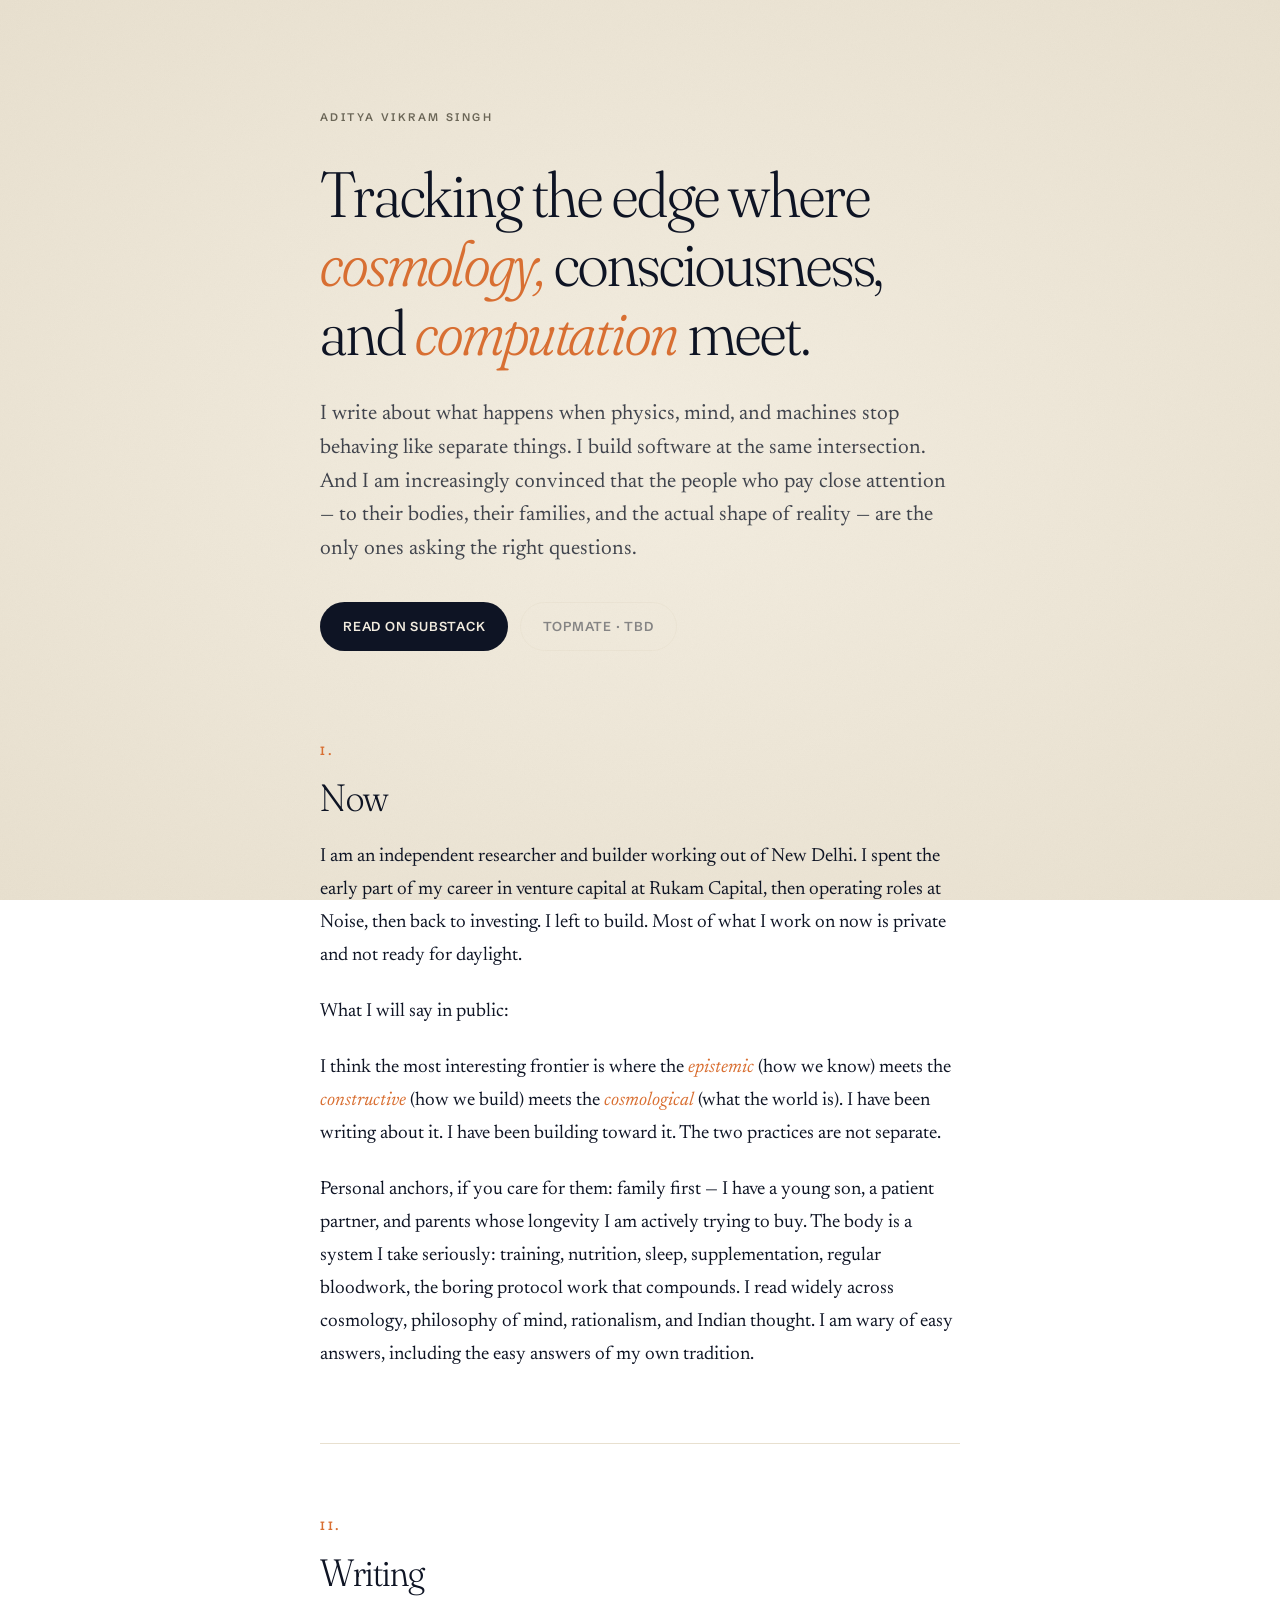
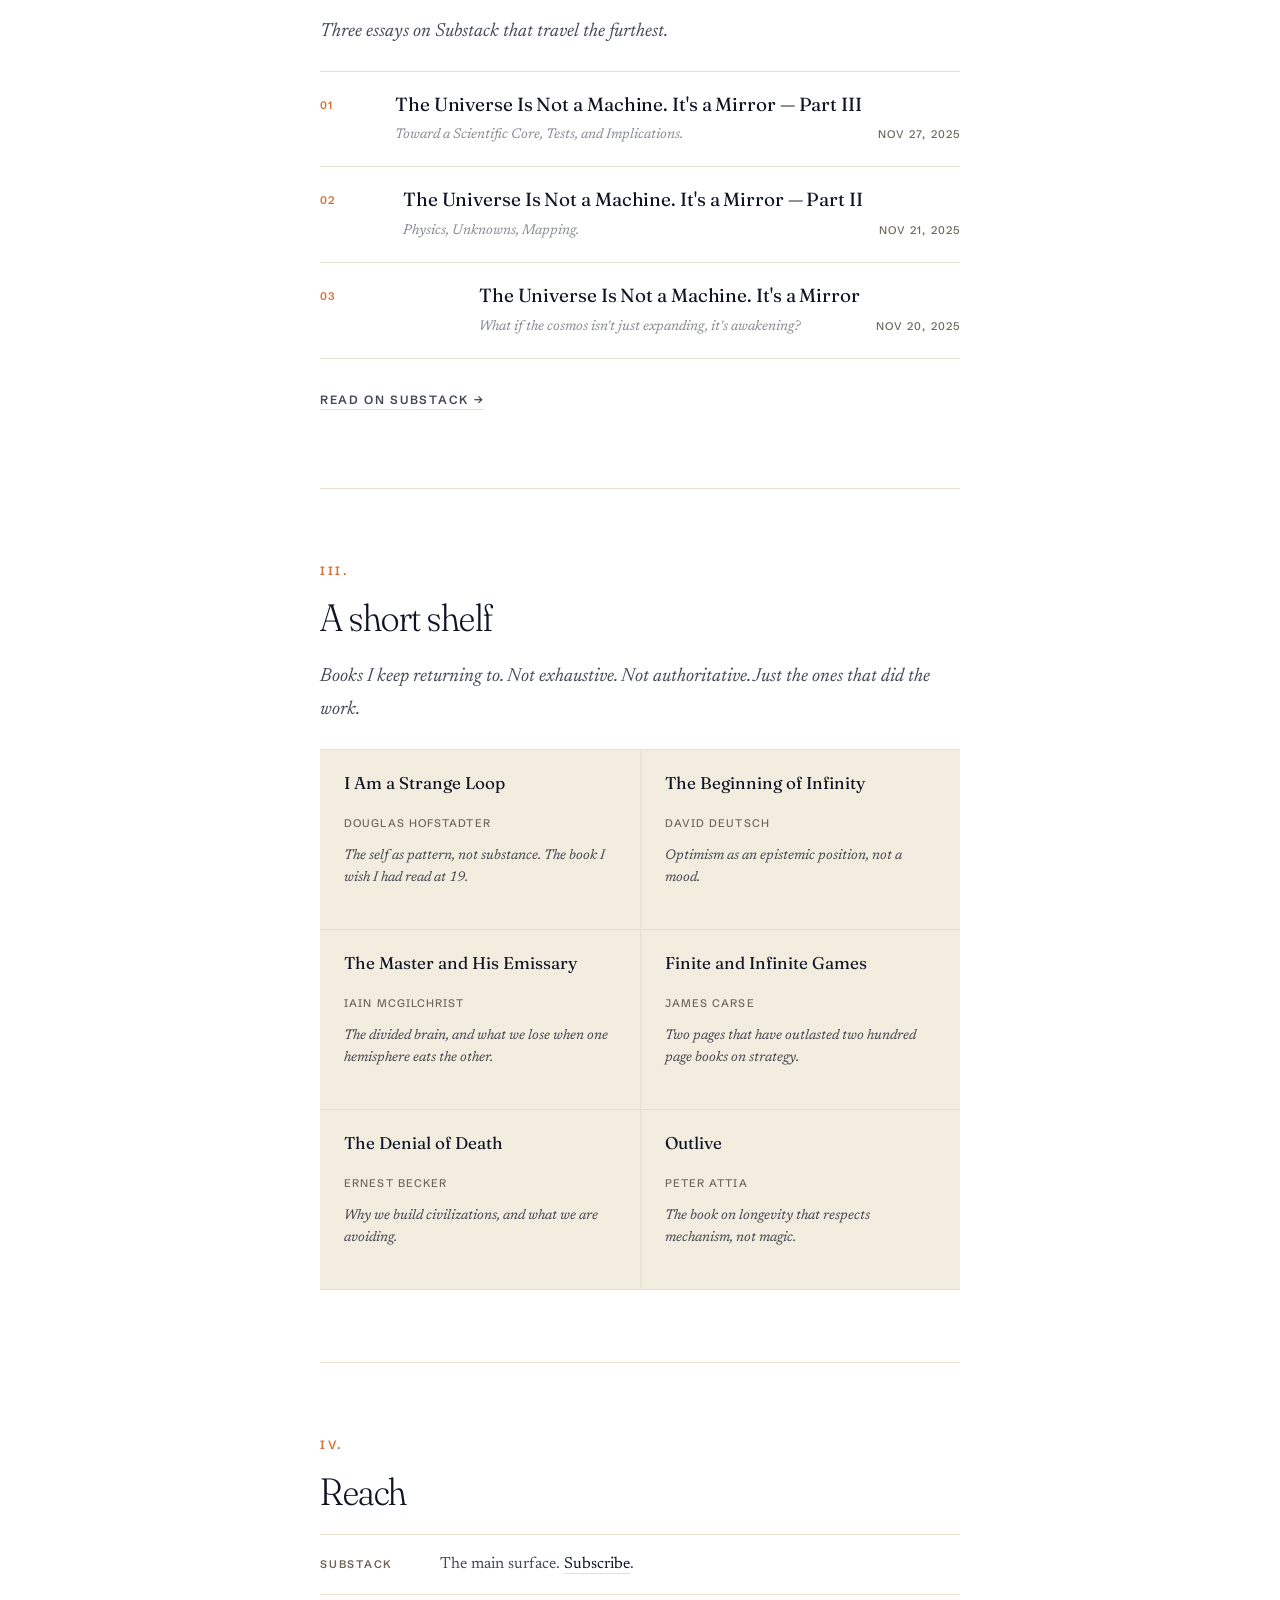
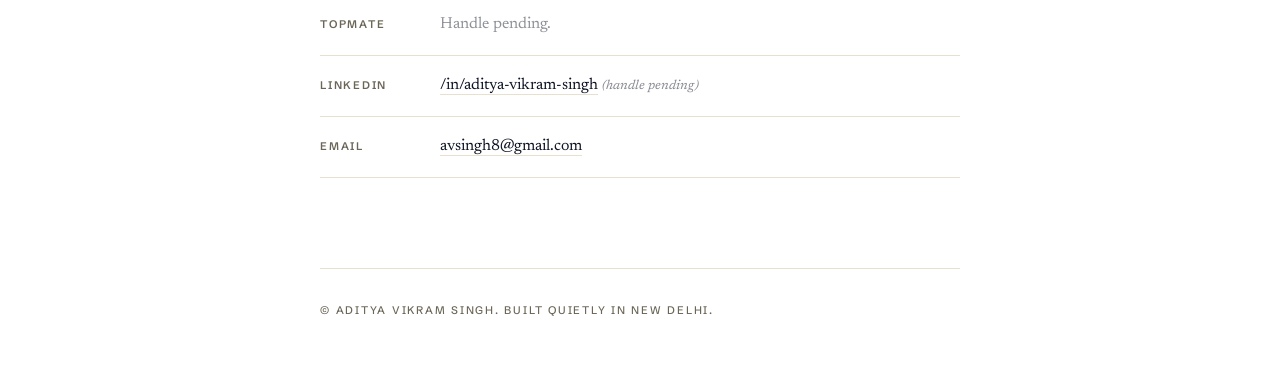
==== variant-a/index.html @ a25daad8 "initial site: comparator hub, variant-a (direct brief), variant-b (critique-then-redesign, recommend" ====
<!DOCTYPE html>
<html lang="en">
<head>
  <meta charset="UTF-8" />
  <meta name="viewport" content="width=device-width, initial-scale=1.0" />
  <title>Aditya Vikram Singh</title>
  <meta name="description" content="Independent researcher and builder. Cosmology, consciousness, computation. Writing on Substack." />
  <meta property="og:title" content="Aditya Vikram Singh" />
  <meta property="og:description" content="Independent researcher and builder. Cosmology, consciousness, computation. Writing on Substack." />
  <meta property="og:type" content="website" />
  <link rel="preconnect" href="https://fonts.googleapis.com" />
  <link rel="preconnect" href="https://fonts.gstatic.com" crossorigin />
  <link href="https://fonts.googleapis.com/css2?family=Fraunces:opsz,wght@9..144,300;9..144,400&family=Newsreader:opsz,wght@6..72,400;6..72,500&family=Schibsted+Grotesk:wght@500;600&display=swap" rel="stylesheet" />
  <link rel="stylesheet" href="styles.css" />
  <link rel="icon" href="data:image/svg+xml,%3Csvg xmlns='http://www.w3.org/2000/svg' viewBox='0 0 100 100'%3E%3Ctext y='.9em' font-size='90'%3E%E2%9C%A6%3C/text%3E%3C/svg%3E" />
</head>
<body>
  <svg class="grain" aria-hidden="true">
    <filter id="grain-filter">
      <feTurbulence type="fractalNoise" baseFrequency="0.85" numOctaves="2" stitchTiles="stitch" />
      <feColorMatrix type="saturate" values="0" />
    </filter>
    <rect width="100%" height="100%" filter="url(#grain-filter)" />
  </svg>

  <main class="page">

    <header class="hero">
      <p class="eyebrow reveal">Aditya Vikram Singh</p>
      <h1 class="display">
        <span class="reveal" style="--d:60ms">Tracking the edge where</span>
        <span class="reveal" style="--d:140ms"><em>cosmology,</em> consciousness,</span>
        <span class="reveal" style="--d:220ms">and <em>computation</em> meet.</span>
      </h1>
      <p class="subhead reveal" style="--d:340ms">
        I write about what happens when physics, mind, and machines stop behaving like separate things. I build software at the same intersection. And I am increasingly convinced that the people who pay close attention — to their bodies, their families, and the actual shape of reality — are the only ones asking the right questions.
      </p>
      <div class="cta-row reveal" style="--d:460ms">
        <a class="btn btn-primary" href="https://adityavikramsingh8.substack.com" rel="noopener">Read on Substack</a>
        <a class="btn btn-ghost" href="#reach" data-pending="true" data-name="Topmate" aria-disabled="true">Topmate · TBD</a>
      </div>
    </header>

    <section class="section reveal" id="now">
      <p class="section-num">I.</p>
      <h2 class="section-title">Now</h2>
      <p>I am an independent researcher and builder working out of New Delhi. I spent the early part of my career in venture capital at Rukam Capital, then operating roles at Noise, then back to investing. I left to build. Most of what I work on now is private and not ready for daylight.</p>
      <p>What I will say in public:</p>
      <p>I think the most interesting frontier is where the <em>epistemic</em> (how we know) meets the <em>constructive</em> (how we build) meets the <em>cosmological</em> (what the world is). I have been writing about it. I have been building toward it. The two practices are not separate.</p>
      <p>Personal anchors, if you care for them: family first — I have a young son, a patient partner, and parents whose longevity I am actively trying to buy. The body is a system I take seriously: training, nutrition, sleep, supplementation, regular bloodwork, the boring protocol work that compounds. I read widely across cosmology, philosophy of mind, rationalism, and Indian thought. I am wary of easy answers, including the easy answers of my own tradition.</p>
    </section>

    <hr class="rule" />

    <section class="section reveal" id="writing">
      <p class="section-num">II.</p>
      <h2 class="section-title">Writing</h2>
      <p class="section-lead">Three essays on Substack that travel the furthest.</p>
      <ol class="essay-list">
        <li>
          <a href="https://adityavikramsingh8.substack.com/p/the-universe-is-not-a-machine-its-7c1" rel="noopener">
            <span class="essay-title">The Universe Is Not a Machine. It's a Mirror — Part III</span>
            <span class="essay-sub">Toward a Scientific Core, Tests, and Implications.</span>
            <span class="essay-date">Nov 27, 2025</span>
          </a>
        </li>
        <li>
          <a href="https://adityavikramsingh8.substack.com/p/the-universe-is-not-a-machine-its-30c" rel="noopener">
            <span class="essay-title">The Universe Is Not a Machine. It's a Mirror — Part II</span>
            <span class="essay-sub">Physics, Unknowns, Mapping.</span>
            <span class="essay-date">Nov 21, 2025</span>
          </a>
        </li>
        <li>
          <a href="https://adityavikramsingh8.substack.com/p/the-universe-is-not-a-machine-its" rel="noopener">
            <span class="essay-title">The Universe Is Not a Machine. It's a Mirror</span>
            <span class="essay-sub">What if the cosmos isn't just expanding, it's awakening?</span>
            <span class="essay-date">Nov 20, 2025</span>
          </a>
        </li>
      </ol>
      <p class="more"><a href="https://adityavikramsingh8.substack.com" rel="noopener">Read on Substack →</a></p>
    </section>

    <hr class="rule" />

    <section class="section reveal" id="reading">
      <p class="section-num">III.</p>
      <h2 class="section-title">A short shelf</h2>
      <p class="section-lead">Books I keep returning to. Not exhaustive. Not authoritative. Just the ones that did the work.</p>
      <ul class="shelf">
        <li class="book">
          <p class="book-title">I Am a Strange Loop</p>
          <p class="book-author">Douglas Hofstadter</p>
          <p class="book-note">The self as pattern, not substance. The book I wish I had read at 19.</p>
        </li>
        <li class="book">
          <p class="book-title">The Beginning of Infinity</p>
          <p class="book-author">David Deutsch</p>
          <p class="book-note">Optimism as an epistemic position, not a mood.</p>
        </li>
        <li class="book">
          <p class="book-title">The Master and His Emissary</p>
          <p class="book-author">Iain McGilchrist</p>
          <p class="book-note">The divided brain, and what we lose when one hemisphere eats the other.</p>
        </li>
        <li class="book">
          <p class="book-title">Finite and Infinite Games</p>
          <p class="book-author">James Carse</p>
          <p class="book-note">Two pages that have outlasted two hundred page books on strategy.</p>
        </li>
        <li class="book">
          <p class="book-title">The Denial of Death</p>
          <p class="book-author">Ernest Becker</p>
          <p class="book-note">Why we build civilizations, and what we are avoiding.</p>
        </li>
        <li class="book">
          <p class="book-title">Outlive</p>
          <p class="book-author">Peter Attia</p>
          <p class="book-note">The book on longevity that respects mechanism, not magic.</p>
        </li>
      </ul>
    </section>

    <hr class="rule" />

    <section class="section reveal" id="reach">
      <p class="section-num">IV.</p>
      <h2 class="section-title">Reach</h2>
      <ul class="reach-list">
        <li>
          <span class="reach-label">Substack</span>
          <span class="reach-value">The main surface. <a href="https://adityavikramsingh8.substack.com" rel="noopener">Subscribe</a>.</span>
        </li>
        <li>
          <span class="reach-label">Topmate</span>
          <span class="reach-value" data-pending="true">Handle pending.</span>
        </li>
        <li>
          <span class="reach-label">LinkedIn</span>
          <span class="reach-value"><a href="https://linkedin.com/in/aditya-vikram-singh" rel="noopener">/in/aditya-vikram-singh</a> <span class="muted">(handle pending)</span></span>
        </li>
        <li>
          <span class="reach-label">Email</span>
          <span class="reach-value"><a href="mailto:avsingh8@gmail.com">avsingh8@gmail.com</a></span>
        </li>
      </ul>
    </section>

    <footer class="site-footer">
      <p>© Aditya Vikram Singh. Built quietly in New Delhi.</p>
    </footer>

  </main>

  <script src="app.js" defer></script>
</body>
</html>
---- variant-a/styles.css ----
/* =========================================================
   avsingh.com — Variant A
   Palette: ink + paper + ember
   Type: Fraunces (display) / Newsreader (body) / Schibsted Grotesk (UI)
   ========================================================= */

:root {
  --ink: #0e1424;
  --ink-soft: rgba(14, 20, 36, 0.78);
  --ink-faint: rgba(14, 20, 36, 0.5);
  --paper: #f3ede0;
  --paper-deep: #e8e0cf;
  --ember: #d96f32;
  --ember-deep: #b85922;
  --mute: #6b6657;
  --max: 720px;
  --gutter: clamp(20px, 5vw, 40px);
  --serif: 'Fraunces', 'Newsreader', Georgia, serif;
  --body: 'Newsreader', Georgia, serif;
  --ui: 'Schibsted Grotesk', system-ui, -apple-system, sans-serif;
  --t: cubic-bezier(0.22, 0.61, 0.21, 1);
}

*, *::before, *::after { box-sizing: border-box; }

html { -webkit-text-size-adjust: 100%; }

body {
  margin: 0;
  font-family: var(--body);
  font-size: clamp(17px, 1.7vw, 19px);
  line-height: 1.74;
  color: var(--ink);
  background:
    radial-gradient(ellipse at center, var(--paper) 0%, var(--paper-deep) 100%);
  background-attachment: fixed;
  font-feature-settings: "kern", "liga", "onum";
  text-rendering: optimizeLegibility;
  -webkit-font-smoothing: antialiased;
  -moz-osx-font-smoothing: grayscale;
}

/* Atmospheric grain */
.grain {
  position: fixed; inset: 0;
  width: 100vw; height: 100vh;
  pointer-events: none;
  z-index: 9000;
  opacity: 0.035;
  mix-blend-mode: multiply;
}

/* Layout */
.page {
  max-width: var(--max);
  margin: 0 auto;
  padding: clamp(60px, 12vh, 120px) var(--gutter) clamp(40px, 6vh, 80px);
}

/* Hero */
.hero {
  margin-bottom: clamp(60px, 10vh, 100px);
}

.eyebrow {
  font-family: var(--ui);
  font-size: 11px;
  font-weight: 600;
  letter-spacing: 0.22em;
  text-transform: uppercase;
  color: var(--mute);
  margin: 0 0 32px;
}

.display {
  font-family: var(--serif);
  font-weight: 300;
  font-size: clamp(38px, 6.4vw, 64px);
  line-height: 1.08;
  letter-spacing: -0.018em;
  margin: 0 0 32px;
  color: var(--ink);
  font-variation-settings: "opsz" 144, "SOFT" 50;
}

.display span { display: block; }

.display em {
  font-style: italic;
  color: var(--ember);
  font-variation-settings: "opsz" 144, "SOFT" 80;
}

.subhead {
  font-family: var(--body);
  font-weight: 400;
  font-size: clamp(18px, 2.1vw, 21px);
  line-height: 1.6;
  color: var(--ink-soft);
  margin: 0 0 36px;
  max-width: 36em;
}

.cta-row {
  display: flex;
  flex-wrap: wrap;
  gap: 12px;
  margin-top: 8px;
}

.btn {
  display: inline-flex;
  align-items: center;
  font-family: var(--ui);
  font-size: 13px;
  font-weight: 600;
  letter-spacing: 0.06em;
  text-transform: uppercase;
  padding: 12px 22px;
  border-radius: 999px;
  text-decoration: none;
  transition: all 0.4s var(--t);
  border: 1px solid transparent;
  cursor: pointer;
}

.btn-primary {
  background: var(--ink);
  color: var(--paper);
}
.btn-primary:hover {
  background: var(--ember);
  transform: translateY(-1px);
}

.btn-ghost {
  background: transparent;
  color: var(--ink-soft);
  border-color: var(--paper-deep);
}
.btn-ghost:hover {
  border-color: var(--ember);
  color: var(--ember);
}

/* Sections */
.section {
  margin: clamp(50px, 8vh, 80px) 0;
}

.section-num {
  font-family: var(--ui);
  font-size: 12px;
  font-weight: 600;
  letter-spacing: 0.22em;
  text-transform: uppercase;
  color: var(--ember);
  margin: 0 0 16px;
}

.section-title {
  font-family: var(--serif);
  font-weight: 300;
  font-size: clamp(28px, 3.6vw, 38px);
  line-height: 1.15;
  letter-spacing: -0.012em;
  margin: 0 0 20px;
  color: var(--ink);
  font-variation-settings: "opsz" 96, "SOFT" 60;
}

.section-lead {
  color: var(--ink-soft);
  font-style: italic;
  margin: 0 0 32px;
}

.section p {
  margin: 0 0 1.2em;
  max-width: 36em;
}

.section p em {
  font-style: italic;
  color: var(--ember);
}

.rule {
  border: 0;
  border-top: 1px solid var(--paper-deep);
  margin: clamp(40px, 6vh, 60px) 0;
}

/* Writing / essay list */
.essay-list {
  list-style: none;
  padding: 0;
  margin: 0 0 24px;
  counter-reset: essay;
}
.essay-list li {
  counter-increment: essay;
  border-top: 1px solid var(--paper-deep);
}
.essay-list li:last-child {
  border-bottom: 1px solid var(--paper-deep);
}
.essay-list a {
  display: grid;
  grid-template-columns: 1fr auto;
  gap: 4px 16px;
  padding: 20px 0;
  text-decoration: none;
  color: var(--ink);
  transition: color 0.4s var(--t);
  align-items: baseline;
}
.essay-list a::before {
  content: counter(essay, decimal-leading-zero);
  font-family: var(--ui);
  font-size: 11px;
  font-weight: 600;
  color: var(--ember);
  letter-spacing: 0.1em;
  grid-row: 1 / span 2;
  align-self: start;
  padding-top: 4px;
}
.essay-list a:hover .essay-title { color: var(--ember); }

.essay-title {
  font-family: var(--serif);
  font-size: clamp(17px, 2vw, 19px);
  font-weight: 400;
  line-height: 1.35;
  grid-column: 2;
  letter-spacing: -0.005em;
}
.essay-sub {
  font-family: var(--body);
  font-size: 14px;
  font-style: italic;
  color: var(--ink-faint);
  grid-column: 2;
  line-height: 1.5;
}
.essay-date {
  font-family: var(--ui);
  font-size: 11px;
  font-weight: 500;
  color: var(--mute);
  letter-spacing: 0.1em;
  text-transform: uppercase;
  grid-column: 3;
  white-space: nowrap;
  padding-top: 4px;
}

.more {
  margin-top: 24px;
}
.more a {
  font-family: var(--ui);
  font-size: 12px;
  font-weight: 600;
  letter-spacing: 0.14em;
  text-transform: uppercase;
  color: var(--ink-soft);
  text-decoration: none;
  border-bottom: 1px solid var(--paper-deep);
  padding-bottom: 2px;
  transition: all 0.4s var(--t);
}
.more a:hover {
  color: var(--ember);
  border-color: var(--ember);
}

/* Reading shelf */
.shelf {
  list-style: none;
  padding: 0;
  margin: 0;
  display: grid;
  grid-template-columns: 1fr;
  gap: 1px;
  background: var(--paper-deep);
  border-top: 1px solid var(--paper-deep);
  border-bottom: 1px solid var(--paper-deep);
}
@media (min-width: 640px) {
  .shelf { grid-template-columns: 1fr 1fr; }
}

.book {
  background: var(--paper);
  padding: 22px 24px;
  margin: 0;
}

.book-title {
  font-family: var(--serif);
  font-size: 17px;
  font-weight: 400;
  line-height: 1.3;
  margin: 0 0 4px;
  color: var(--ink);
}

.book-author {
  font-family: var(--ui);
  font-size: 11px;
  font-weight: 500;
  letter-spacing: 0.1em;
  text-transform: uppercase;
  color: var(--mute);
  margin: 0 0 12px;
}

.book-note {
  font-size: 14px;
  font-style: italic;
  line-height: 1.55;
  color: var(--ink-soft);
  margin: 0;
}

/* Reach */
.reach-list {
  list-style: none;
  padding: 0;
  margin: 0;
}
.reach-list li {
  display: grid;
  grid-template-columns: 100px 1fr;
  gap: 20px;
  padding: 16px 0;
  border-top: 1px solid var(--paper-deep);
  align-items: baseline;
}
.reach-list li:last-child {
  border-bottom: 1px solid var(--paper-deep);
}

.reach-label {
  font-family: var(--ui);
  font-size: 11px;
  font-weight: 600;
  letter-spacing: 0.16em;
  text-transform: uppercase;
  color: var(--mute);
}

.reach-value {
  font-family: var(--body);
  font-size: 16px;
  color: var(--ink-soft);
}

.reach-value a {
  color: var(--ink);
  text-decoration: none;
  border-bottom: 1px solid var(--paper-deep);
  padding-bottom: 1px;
  transition: all 0.4s var(--t);
}
.reach-value a:hover {
  color: var(--ember);
  border-color: var(--ember);
}

.muted {
  color: var(--ink-faint);
  font-style: italic;
  font-size: 13px;
}

[data-pending] {
  opacity: 0.6;
}

/* Footer */
.site-footer {
  margin-top: clamp(60px, 10vh, 100px);
  padding-top: 32px;
  border-top: 1px solid var(--paper-deep);
}
.site-footer p {
  font-family: var(--ui);
  font-size: 11px;
  font-weight: 500;
  letter-spacing: 0.16em;
  text-transform: uppercase;
  color: var(--mute);
  margin: 0;
}

/* Reveal — JS adds .js-ready, then we hide & animate. */
.reveal { opacity: 1; transform: none; }
.js-ready .reveal {
  opacity: 0;
  transform: translateY(12px);
  transition: opacity 0.7s var(--t) var(--d, 0ms), transform 0.7s var(--t) var(--d, 0ms);
}
.js-ready .reveal.in {
  opacity: 1;
  transform: none;
}

@media (prefers-reduced-motion: reduce) {
  .js-ready .reveal {
    opacity: 1;
    transform: none;
    transition: none;
  }
  .btn, .essay-list a, .reach-value a, .more a {
    transition: none;
  }
}

/* Selection */
::selection {
  background: var(--ember);
  color: var(--paper);
}

/* Focus */
a:focus-visible {
  outline: 2px solid var(--ember);
  outline-offset: 4px;
  border-radius: 2px;
}

/* Mobile tuning */
@media (max-width: 480px) {
  .page { padding-top: 48px; }
  .hero { margin-bottom: 60px; }
  .display { font-size: 36px; }
  .essay-list a {
    grid-template-columns: auto 1fr;
    grid-template-rows: auto auto;
  }
  .essay-list a::before {
    grid-column: 1;
    grid-row: 1 / span 2;
  }
  .essay-title { grid-column: 2; }
  .essay-sub { grid-column: 2; }
  .essay-date { grid-column: 2; }
  .reach-list li {
    grid-template-columns: 1fr;
    gap: 4px;
  }
}
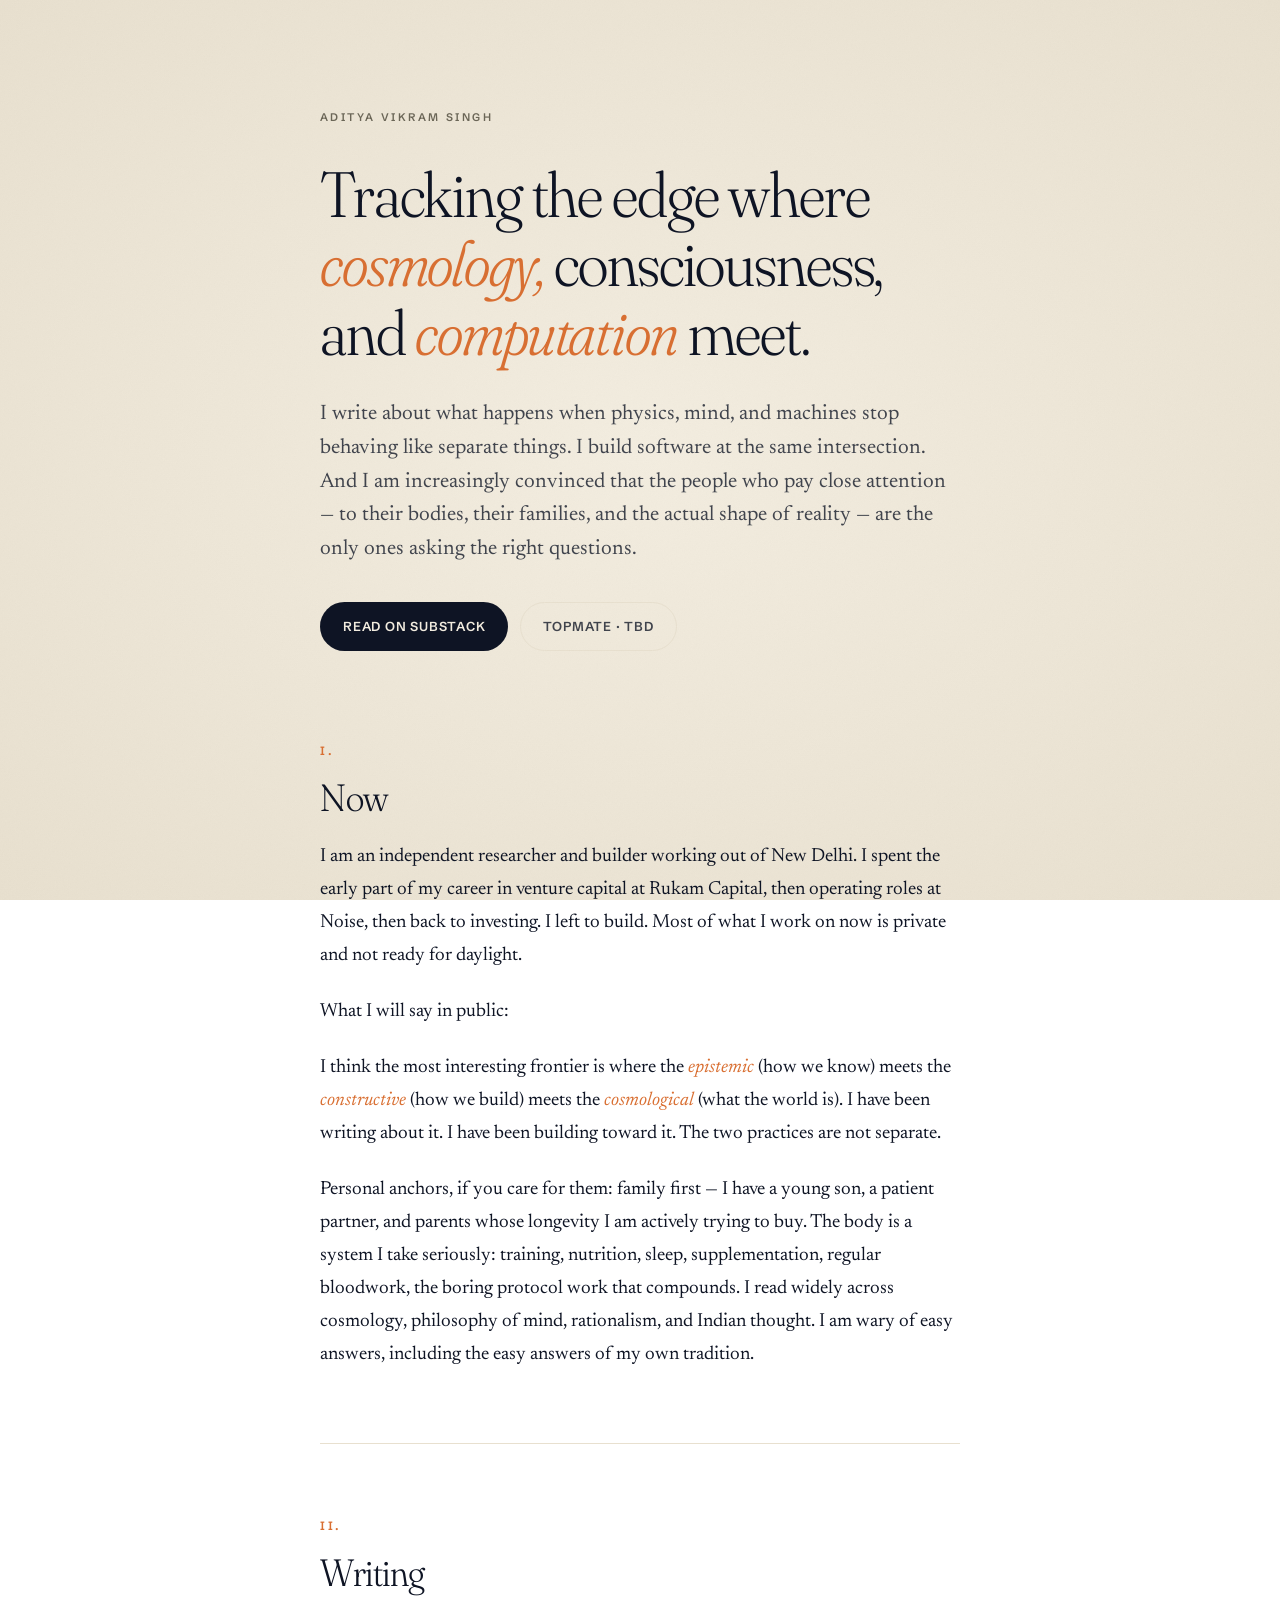
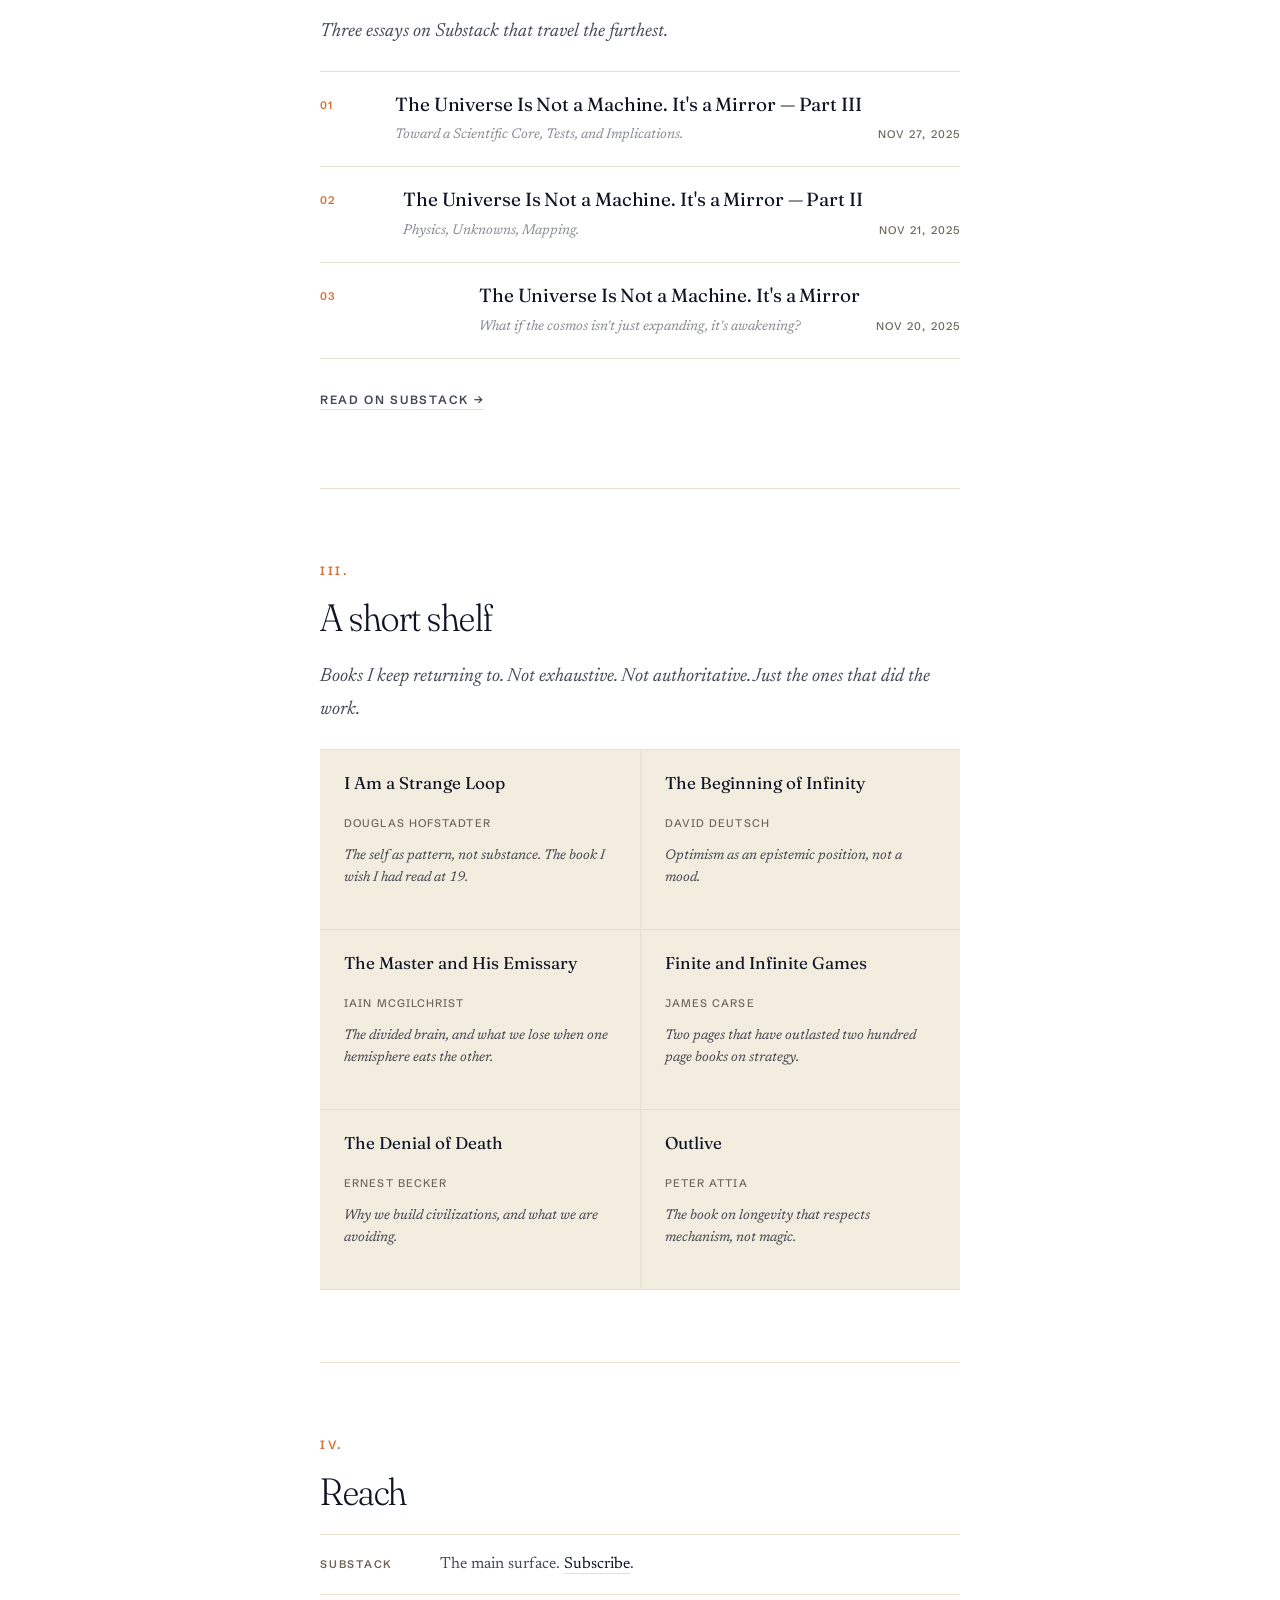
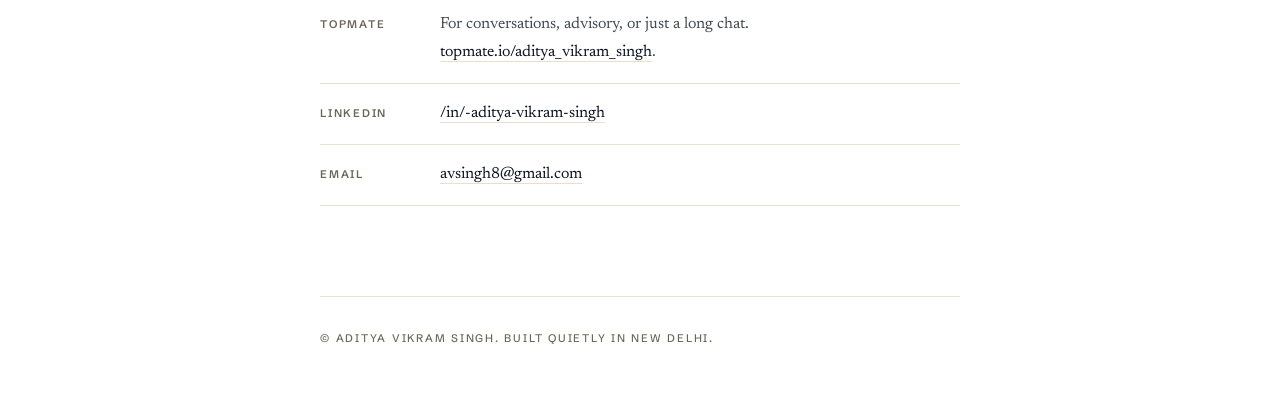
==== commit 185bfb6a: "wire Topmate + LinkedIn handles (Topmate: aditya_vikram_singh, LinkedIn: -aditya-vikram-singh). Drop" ====
--- a/variant-a/index.html
+++ b/variant-a/index.html
@@ -134,11 +134,11 @@
         </li>
         <li>
           <span class="reach-label">Topmate</span>
-          <span class="reach-value" data-pending="true">Handle pending.</span>
+          <span class="reach-value">For conversations, advisory, or just a long chat. <a href="https://topmate.io/aditya_vikram_singh/" rel="noopener">topmate.io/aditya_vikram_singh</a>.</span>
         </li>
         <li>
           <span class="reach-label">LinkedIn</span>
-          <span class="reach-value"><a href="https://linkedin.com/in/aditya-vikram-singh" rel="noopener">/in/aditya-vikram-singh</a> <span class="muted">(handle pending)</span></span>
+          <span class="reach-value"><a href="https://linkedin.com/in/-aditya-vikram-singh" rel="noopener">/in/-aditya-vikram-singh</a></span>
         </li>
         <li>
           <span class="reach-label">Email</span>
--- a/variant-a/styles.css
+++ b/variant-a/styles.css
@@ -377,7 +377,7 @@
 }
 
 [data-pending] {
-  opacity: 0.6;
+  opacity: 1;
 }
 
 /* Footer */
